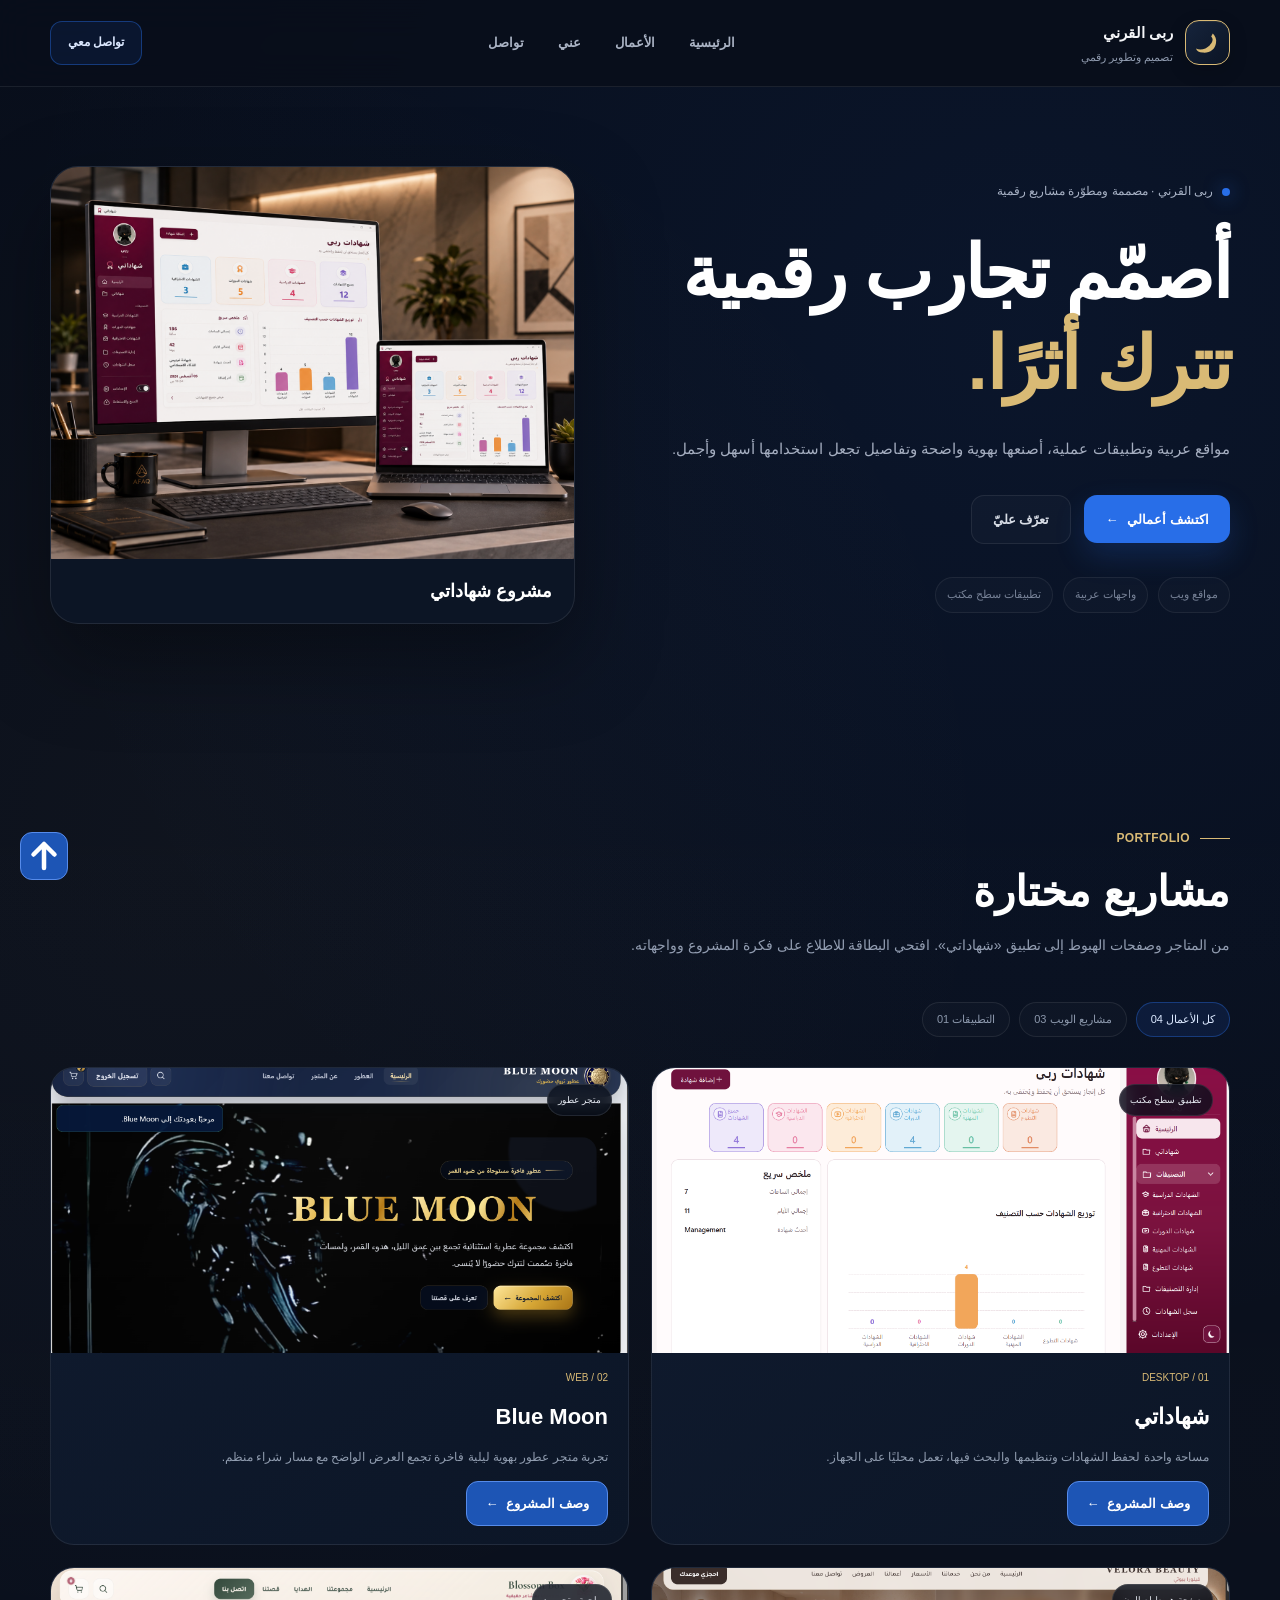
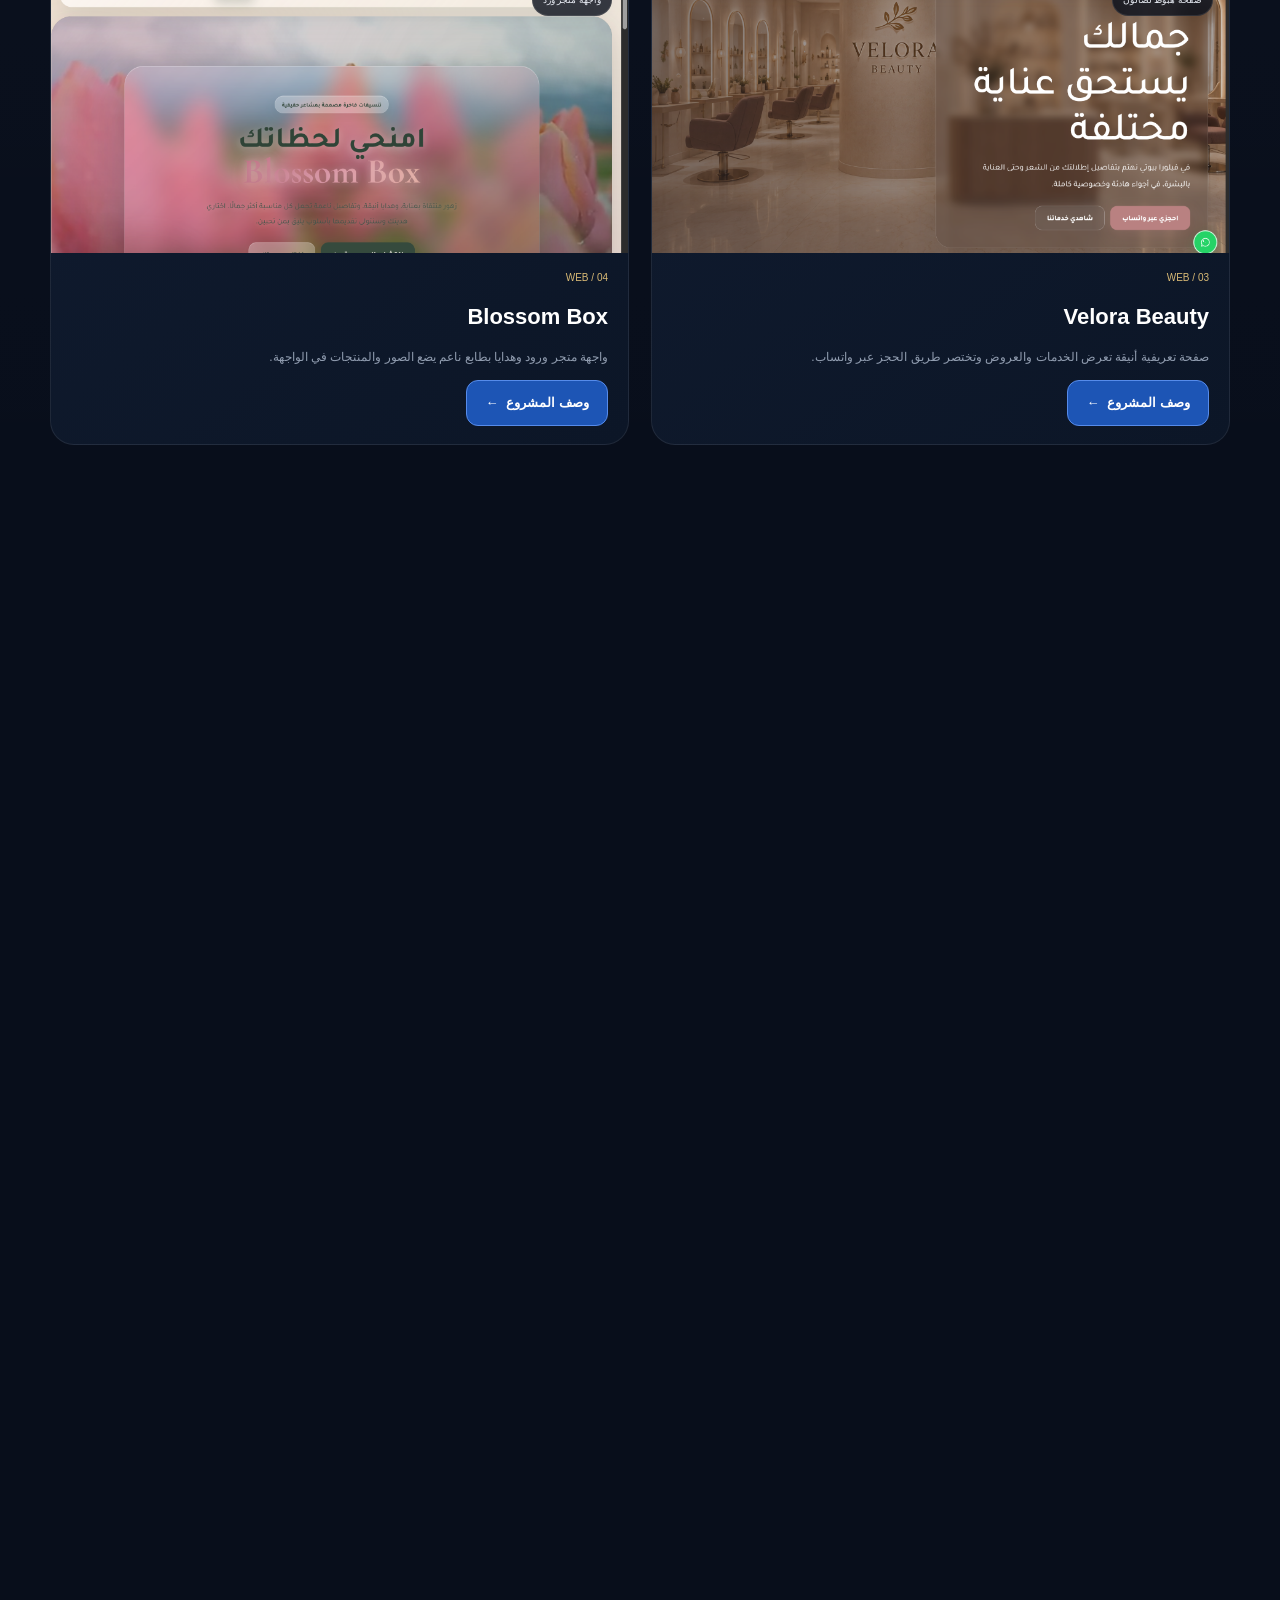
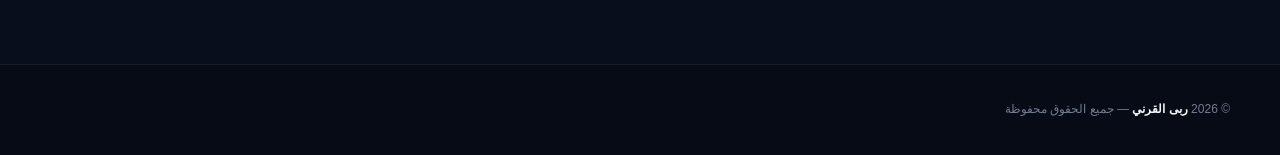
==== index.html @ 16507227 "first commit" ====
<!DOCTYPE html>

<html lang="ar" dir="rtl">

<head>

    <meta charset="UTF-8">

    <meta
        name="viewport"
        content="width=device-width, initial-scale=1.0"
    >

    <meta
        name="description"
        content="معرض أعمال ربى القرني - تصميم وتطوير مواقع عربية وتطبيقات رقمية."
    >

    <title>
        ربى القرني | Portfolio
    </title>


<style>

/* ==============================
   المتغيرات
================================ */

:root {

    --bg: #080e1b;
    --bg-deep: #050a13;

    --surface: #101b2f;
    --surface-light: #14233b;

    --blue: #286ee8;
    --blue-hover: #397cf0;

    --gold: #d9ba75;

    --white: #f4f5f8;

    --muted: #929db1;

    --border:
        rgba(255,255,255,0.08);

    --container: 1180px;

    --radius-lg: 28px;
    --radius-md: 20px;
    --radius-sm: 13px;
}


/* ==============================
   Reset
================================ */

* {
    box-sizing: border-box;
}

html {
    scroll-behavior: smooth;
}

body {

    margin: 0;

    font-family:
        Tahoma,
        Arial,
        sans-serif;

    background:
        radial-gradient(
            circle at 80% 10%,
            rgba(40,110,232,0.08),
            transparent 32%
        ),
        radial-gradient(
            circle at 15% 25%,
            rgba(217,186,117,0.035),
            transparent 30%
        ),
        var(--bg);

    color: var(--white);

    line-height: 1.8;

    overflow-x: hidden;
}

body,
button,
input,
textarea {
    font-family:
        Tahoma,
        Arial,
        sans-serif;
}

img {
    max-width: 100%;
}

button,
a {
    -webkit-tap-highlight-color: transparent;
}


/* ==============================
   عام
================================ */

.container {

    width:
        min(
            var(--container),
            calc(100% - 40px)
        );

    margin: auto;
}

section {
    scroll-margin-top: 100px;
}

.section {
    padding: 100px 0;
}

.section-small {
    padding: 75px 0;
}


/* ==============================
   Typography
================================ */

.eyebrow {

    display: inline-flex;
    align-items: center;
    gap: 10px;

    margin-bottom: 15px;

    color: var(--gold);

    font-size: 12px;
    font-weight: 700;

    letter-spacing: 0.4px;
}

.eyebrow::before {

    content: "";

    width: 30px;
    height: 1px;

    background: var(--gold);
}


.section-heading {

    max-width: 750px;

    margin-bottom: 44px;
}

.section-heading h2 {

    margin: 0 0 12px;

    color: white;

    font-size:
        clamp(
            27px,
            4vw,
            42px
        );

    line-height: 1.35;
}

.section-heading p {

    max-width: 670px;

    margin: 0;

    color: var(--muted);

    font-size: 14px;
}


/* ==============================
   Hero
================================ */

.hero {

    min-height: 720px;

    padding:
        160px 0 90px;

    display: flex;
    align-items: center;
}


.hero-grid {

    display: grid;

    grid-template-columns:
        1.05fr
        0.95fr;

    align-items: center;

    gap: 75px;
}


.hero-copy {
    max-width: 650px;
}


.hero-label {

    display: inline-flex;
    align-items: center;
    gap: 9px;

    margin-bottom: 24px;

    color: #a9b3c6;

    font-size: 12px;
}

.hero-label-dot {

    width: 8px;
    height: 8px;

    border-radius: 50%;

    background: var(--blue);

    box-shadow:
        0 0 18px rgba(40,110,232,0.7);
}


.hero h1 {

    margin: 0 0 24px;

    font-size:
        clamp(
            40px,
            6vw,
            73px
        );

    line-height: 1.25;

    letter-spacing: -2px;

    color: white;
}


.hero h1 span {
    color: var(--gold);
}


.hero-description {

    max-width: 590px;

    margin: 0 0 31px;

    color: #a5aec0;

    font-size: 15px;

    line-height: 2;
}


.hero-actions {

    display: flex;
    align-items: center;
    gap: 13px;

    flex-wrap: wrap;
}


.button {

    min-height: 48px;

    padding: 12px 21px;

    border-radius: 13px;

    display: inline-flex;
    align-items: center;
    justify-content: center;
    gap: 9px;

    text-decoration: none;

    font-size: 13px;
    font-weight: 700;

    transition:
        0.25s ease;
}


.button-primary {

    background: var(--blue);
    color: white;

    box-shadow:
        0 13px 30px
        rgba(40,110,232,0.20);
}


.button-primary:hover {

    background: var(--blue-hover);

    transform:
        translateY(-3px);

    box-shadow:
        0 18px 38px
        rgba(40,110,232,0.26);
}


.button-secondary {

    border:
        1px solid var(--border);

    background:
        rgba(255,255,255,0.025);

    color: #d7dce5;
}


.button-secondary:hover {

    border-color:
        rgba(217,186,117,0.35);

    color: white;

    transform:
        translateY(-3px);
}


.hero-specialties {

    margin-top: 33px;

    display: flex;
    flex-wrap: wrap;
    gap: 10px;

    color: #768196;

    font-size: 11px;
}


.hero-specialties span {

    padding: 7px 11px;

    border:
        1px solid rgba(255,255,255,0.065);

    border-radius: 50px;

    background:
        rgba(255,255,255,0.018);
}


/* ==============================
   Featured Project
================================ */

.featured-project {

    position: relative;

    min-height: 0;

    overflow: hidden;

    border:
        1px solid rgba(255,255,255,0.09);

    border-radius: var(--radius-lg);

    background: #0c1525;

    box-shadow:
        0 35px 85px
        rgba(0,0,0,0.36);

    cursor: pointer;

    transition:
        transform 0.35s ease,
        border-color 0.35s ease;
}


.featured-project:hover {

    transform:
        translateY(-8px);

    border-color:
        rgba(40,110,232,0.36);
}


.featured-project img {
    display: block;
    width: 100%;
    height: auto;
}


.featured-project::after { content: none; }


.featured-label {

    position: absolute;
    z-index: 2;

    top: 22px;
    right: 22px;

    padding: 8px 11px;

    border:
        1px solid rgba(255,255,255,0.12);

    border-radius: 50px;

    background:
        rgba(8,14,27,0.68);

    backdrop-filter:
        blur(12px);

    color: #dce4f3;

    font-size: 10px;
}


.featured-info {
    padding: 16px 22px;
}


.featured-info h3 {
    margin: 0;
    color: white;
    font-size: 18px;
}


.featured-info p {

    margin: 0;

    color: #acb5c7;

    font-size: 12px;
}


.featured-number {

    color: var(--gold);

    font-size: 10px;
}


/* ==============================
   Projects
================================ */

.projects-section {

    background:
        linear-gradient(
            180deg,
            transparent,
            rgba(255,255,255,0.012),
            transparent
        );
}


.project-filters {

    margin-bottom: 30px;

    display: flex;
    flex-wrap: wrap;
    gap: 9px;
}


.filter-button {

    padding: 10px 14px;

    border:
        1px solid var(--border);

    border-radius: 50px;

    background:
        rgba(255,255,255,0.02);

    color: #8c98ac;

    font-size: 11px;

    cursor: pointer;

    transition:
        0.25s ease;
}


.filter-button:hover,
.filter-button.active {

    border-color:
        rgba(40,110,232,0.38);

    background:
        rgba(40,110,232,0.12);

    color: #dce9ff;
}


.projects-grid {

    display: grid;

    grid-template-columns:
        repeat(2, 1fr);

    gap: 22px;
}


.project-card {

    overflow: hidden;

    border:
        1px solid var(--border);

    border-radius: 24px;

    background:
        linear-gradient(
            145deg,
            #101b2f,
            #0c1627
        );

    transition:
        transform 0.35s ease,
        border-color 0.35s ease,
        box-shadow 0.35s ease;
}


.project-card:hover {

    transform:
        translateY(-7px);

    border-color:
        rgba(40,110,232,0.30);

    box-shadow:
        0 25px 60px
        rgba(0,0,0,0.29);
}


.project-image {

    display: block;

    position: relative;

    height: 285px;

    overflow: hidden;

    background: #091221;
}


.project-image img {

    display: block;

    width: 100%;
    height: 100%;

    object-fit: cover;

    transition:
        transform 0.55s ease;
}


.project-card:hover
.project-image img {

    transform:
        scale(1.035);
}


.project-type {

    position: absolute;

    top: 16px;
    right: 16px;

    padding: 7px 10px;

    border:
        1px solid
        rgba(255,255,255,0.10);

    border-radius: 40px;

    background:
        rgba(8,14,27,0.80);

    backdrop-filter:
        blur(8px);

    color: #e9edf5;

    font-size: 9px;
}


.project-content {
    padding: 16px 20px 18px;
}


.project-meta {

    margin-bottom: 10px;

    color: var(--gold);

    font-size: 10px;
}


.project-title {

    display: inline-block;

    margin: 0 0 9px;

    color: white;

    font-size: 22px;
    font-weight: 700;

    text-decoration: none;
}


.project-description {

    min-height: 0;

    margin: 0 0 12px;

    color: #909caf;

    font-size: 12px;

    line-height: 1.9;
}


.project-link {

    display: inline-flex;
    align-items: center;
    gap: 8px;

    color: #ffffff;

    font-size: 13px;
    font-weight: 700;

    text-decoration: none;

    transition:
        color 0.25s ease,
        gap 0.25s ease;

    justify-content: center;
    min-height: 44px;
    padding: 10px 18px;
    border: 1px solid #568bea;
    border-radius: 12px;
    background: #1d55b5;
}

.project-link:focus-visible {
    outline: 3px solid #e0bd70;
    outline-offset: 4px;
}




.project-link:hover {

    color: white;
    gap: 13px;
}


/* ==============================
   About
================================ */

.about-grid {

    display: grid;

    grid-template-columns:
        1fr
        0.9fr;

    gap: 75px;

    align-items: start;
}


.about-content h2 {

    margin:
        0 0 22px;

    color: white;

    font-size:
        clamp(
            30px,
            5vw,
            49px
        );
}


.about-content p {

    max-width: 640px;

    margin:
        0 0 17px;

    color: #9aa5b8;

    font-size: 14px;
}


.skills-panel {

    padding: 28px;

    border:
        1px solid var(--border);

    border-radius: 24px;

    background:
        linear-gradient(
            145deg,
            #101b2f,
            #0c1627
        );
}


.skills-panel h3 {

    margin:
        0 0 23px;

    color: white;

    font-size: 17px;
}


.skill-group {

    padding: 18px 0;

    border-bottom:
        1px solid rgba(255,255,255,0.06);
}


.skill-group:last-child {
    border-bottom: 0;
}


.skill-group-title {

    margin-bottom: 11px;

    color: var(--gold);

    font-size: 10px;
}


.skill-tags {

    display: flex;
    flex-wrap: wrap;
    gap: 8px;
}


.skill-tags span {

    padding: 7px 9px;

    border:
        1px solid rgba(255,255,255,0.065);

    border-radius: 8px;

    background:
        rgba(255,255,255,0.025);

    color: #b4bdcc;

    font-size: 10px;
}


/* ==============================
   Services
================================ */

.services-grid {

    display: grid;

    grid-template-columns:
        repeat(3, 1fr);

    gap: 18px;
}


.service-card {

    min-height: 245px;

    padding: 27px;

    border:
        1px solid var(--border);

    border-radius: 22px;

    background:
        #0d1829;

    transition:
        0.3s ease;
}


.service-card:hover {

    transform:
        translateY(-6px);

    border-color:
        rgba(217,186,117,0.26);

    background:
        #101d31;
}


.service-number {

    margin-bottom: 32px;

    color: var(--gold);

    font-size: 11px;
}


.service-card h3 {

    margin:
        0 0 13px;

    color: white;

    font-size: 18px;
}


.service-card p {

    margin: 0;

    color: #8f9caf;

    font-size: 12px;
}


/* ==============================
   Contact
================================ */

.contact-box {

    position: relative;

    overflow: hidden;

    padding:
        58px
        clamp(25px,5vw,60px);

    border:
        1px solid
        rgba(40,110,232,0.28);

    border-radius: 28px;

    background:
        linear-gradient(
            135deg,
            #10264b,
            #0d1b33
        );
}


.contact-box::after {

    content: "";

    position: absolute;

    width: 300px;
    height: 300px;

    left: -100px;
    top: -130px;

    border-radius: 50%;

    background:
        rgba(40,110,232,0.12);

    filter: blur(20px);
}


.contact-content {

    position: relative;
    z-index: 2;
}


.contact-box h2 {

    margin:
        0 0 12px;

    color: white;

    font-size:
        clamp(
            30px,
            5vw,
            48px
        );
}


.contact-box p {

    max-width: 580px;

    margin:
        0 0 27px;

    color: #aab8ce;

    font-size: 13px;
}


.contact-actions {

    display: flex;
    flex-wrap: wrap;
    align-items: center;
    gap: 13px;
}


.email-link {

    padding: 10px;

    color: #d6deec;

    font-size: 12px;

    text-decoration: none;
}


.email-link:hover {
    color: var(--gold);
}


/* ==============================
   Animation
================================ */

.reveal {

    opacity: 0;

    transform:
        translateY(25px);

    transition:
        opacity 0.7s ease,
        transform 0.7s ease;
}

.reveal.visible {

    opacity: 1;

    transform:
        translateY(0);
}


/* ==============================
   Responsive
================================ */

@media (max-width: 930px) {

    .hero-grid,
    .about-grid {

        grid-template-columns:
            1fr;

        gap: 45px;
    }

    .hero {
        padding-top: 135px;
    }

    .featured-project {
        min-height: 0;
    }

    .services-grid {
        grid-template-columns:
            1fr;
    }

}


@media (max-width: 720px) {

    .container {
        width:
            min(
                100% - 28px,
                var(--container)
            );
    }

    .section {
        padding:
            75px 0;
    }

    .hero {
        min-height: auto;

        padding:
            135px 0 65px;
    }

    .hero h1 {

        font-size:
            clamp(
                38px,
                12vw,
                55px
            );

        letter-spacing:
            -1px;
    }

    .projects-grid {
        grid-template-columns:
            1fr;
    }

    .project-image {
        height: 235px;
    }

    .section-heading {
        margin-bottom:
            32px;
    }

    .project-filters {
        gap: 7px;
    }

    .filter-button {
        font-size: 10px;
    }

}


@media (max-width: 470px) {

    .hero-actions {
        align-items: stretch;
    }

    .button {
        width: 100%;
    }

    .featured-project {
        min-height: 0;
    }

    .contact-actions {
        align-items: stretch;
    }

    .email-link {
        text-align: center;
    }
}

</style>

</head>


<body id="home">


<!-- =============================
     Header
============================== -->

<div id="siteHeader"></div>


<main>


<!-- =============================
     Hero
============================== -->

<section class="hero">

    <div class="container">

        <div class="hero-grid">

            <div class="hero-copy reveal">

                <div class="hero-label">

                    <span class="hero-label-dot"></span>

                    ربى القرني ·
                    مصممة ومطوّرة مشاريع رقمية

                </div>


                <h1>

                    أصمّم تجارب رقمية
                    <span>تترك أثرًا.</span>

                </h1>


                <p class="hero-description">

                    مواقع عربية وتطبيقات عملية،
                    أصنعها بهوية واضحة وتفاصيل
                    تجعل استخدامها أسهل وأجمل.

                </p>


                <div class="hero-actions">

                    <a
                        href="#projects"
                        class="button button-primary"
                    >
                        اكتشف أعمالي
                        <span>←</span>
                    </a>

                    <a
                        href="#about"
                        class="button button-secondary"
                    >
                        تعرّف عليّ
                    </a>

                </div>


                <div class="hero-specialties">

                    <span>
                        مواقع ويب
                    </span>

                    <span>
                        واجهات عربية
                    </span>

                    <span>
                        تطبيقات سطح مكتب
                    </span>

                </div>

            </div>


            <article
                class="featured-project reveal"
                data-url="shahadati.html"
                tabindex="0"
                aria-label="فتح مشروع شهاداتي"
            >
                <img
                    src="media/img13.png"
                    alt="عرض تطبيق شهاداتي على شاشة مكتبية ولابتوب"
                    loading="eager"
                >
                <div class="featured-info">
                    <h3>مشروع شهاداتي</h3>
                </div>
            </article>

        </div>

    </div>

</section>


<!-- =============================
     Projects
============================== -->

<section
    class="section projects-section"
    id="projects"
>

    <div class="container">


        <div class="section-heading reveal">

            <div class="eyebrow">
                PORTFOLIO
            </div>

            <h2>
                مشاريع مختارة
            </h2>

            <p>

                من المتاجر وصفحات الهبوط إلى
                تطبيق «شهاداتي». افتحي البطاقة
                للاطلاع على فكرة المشروع
                وواجهاته.

            </p>

        </div>


        <div
            class="project-filters reveal"
            role="group"
            aria-label="تصفية المشاريع"
        >

            <button
                class="filter-button active"
                data-filter="all"
                type="button"
            >
                كل الأعمال 04
            </button>

            <button
                class="filter-button"
                data-filter="web"
                type="button"
            >
                مشاريع الويب 03
            </button>

            <button
                class="filter-button"
                data-filter="desktop"
                type="button"
            >
                التطبيقات 01
            </button>

        </div>


        <div class="projects-grid">


            <!-- شهاداتي -->

            <article
                class="project-card reveal"
                data-category="desktop"
            >

                <a
                    href="shahadati.html"
                    class="project-image"
                >

                    <img
                        src="media/img7.png"
                        alt="واجهة تطبيق شهاداتي"
                        loading="lazy"
                    >

                    <span class="project-type">
                        تطبيق سطح مكتب
                    </span>

                </a>


                <div class="project-content">

                    <div class="project-meta">
                        01 / DESKTOP
                    </div>

                    <a
                        href="shahadati.html"
                        class="project-title"
                    >
                        شهاداتي
                    </a>

                    <p class="project-description">

                        مساحة واحدة لحفظ الشهادات
                        وتنظيمها والبحث فيها،
                        تعمل محليًا على الجهاز.

                    </p>

                    <a
                        href="shahadati.html"
                        class="project-link"
                    >
                        وصف المشروع
                        <span>←</span>
                    </a>

                </div>

            </article>


            <!-- Blue Moon -->

            <article
                class="project-card reveal"
                data-category="web"
            >

                <a
                    href="blue-moon.html"
                    class="project-image"
                >

                    <img
                        src="media/img3.png"
                        alt="واجهة متجر Blue Moon"
                        loading="lazy"
                    >

                    <span class="project-type">
                        متجر عطور
                    </span>

                </a>


                <div class="project-content">

                    <div class="project-meta">
                        02 / WEB
                    </div>

                    <a
                        href="blue-moon.html"
                        class="project-title"
                    >
                        Blue Moon
                    </a>

                    <p class="project-description">

                        تجربة متجر عطور بهوية
                        ليلية فاخرة تجمع العرض
                        الواضح مع مسار شراء منظم.

                    </p>

                    <a
                        href="blue-moon.html"
                        class="project-link"
                    >
                        وصف المشروع
                        <span>←</span>
                    </a>

                </div>

            </article>


            <!-- Velora -->

            <article
                class="project-card reveal"
                data-category="web"
            >

                <a
                    href="velora-beauty.html"
                    class="project-image"
                >

                    <img
                        src="media/img12.png"
                        alt="واجهة مشروع Velora Beauty"
                        loading="lazy"
                    >

                    <span class="project-type">
                        صفحة هبوط لصالون
                    </span>

                </a>


                <div class="project-content">

                    <div class="project-meta">
                        03 / WEB
                    </div>

                    <a
                        href="velora-beauty.html"
                        class="project-title"
                    >
                        Velora Beauty
                    </a>

                    <p class="project-description">

                        صفحة تعريفية أنيقة تعرض
                        الخدمات والعروض وتختصر
                        طريق الحجز عبر واتساب.

                    </p>

                    <a
                        href="velora-beauty.html"
                        class="project-link"
                    >
                        وصف المشروع
                        <span>←</span>
                    </a>

                </div>

            </article>


            <!-- Blossom -->

            <article
                class="project-card reveal"
                data-category="web"
            >

                <a
                    href="blossom-box.html"
                    class="project-image"
                >

                    <img
                        src="media/img.png"
                        alt="واجهة مشروع Blossom Box"
                        loading="lazy"
                    >

                    <span class="project-type">
                        واجهة متجر ورد
                    </span>

                </a>


                <div class="project-content">

                    <div class="project-meta">
                        04 / WEB
                    </div>

                    <a
                        href="blossom-box.html"
                        class="project-title"
                    >
                        Blossom Box
                    </a>

                    <p class="project-description">

                        واجهة متجر ورود وهدايا
                        بطابع ناعم يضع الصور
                        والمنتجات في الواجهة.

                    </p>

                    <a
                        href="blossom-box.html"
                        class="project-link"
                    >
                        وصف المشروع
                        <span>←</span>
                    </a>

                </div>

            </article>

        </div>

    </div>

</section>


<!-- =============================
     About
============================== -->

<section
    class="section"
    id="about"
>

    <div class="container">

        <div class="about-grid">


            <div class="about-content reveal">

                <div class="eyebrow">
                    ABOUT ME
                </div>

                <h2>
                    مرحبًا، أنا ربى.
                </h2>

                <p>

                    أصمّم وأطوّر واجهات ويب عربية
                    ومشاريع رقمية تهتم بالتفاصيل
                    وبسهولة الاستخدام على الجوال
                    وسطح المكتب.

                </p>

                <p>

                    أبدأ بفهم الفكرة، ثم أحوّلها
                    إلى تصميم واضح وتجربة يمكن
                    للعميل استخدامها بثقة.

                </p>

            </div>


            <div class="skills-panel reveal">

                <h3>
                    أدواتي ومهاراتي
                </h3>


                <div class="skill-group">

                    <div class="skill-group-title">
                        التصميم
                    </div>

                    <div class="skill-tags">

                        <span>
                            واجهات عربية
                        </span>

                        <span>
                            تصميم متجاوب
                        </span>

                        <span>
                            تجربة مستخدم
                        </span>

                    </div>

                </div>


                <div class="skill-group">

                    <div class="skill-group-title">
                        تطوير الويب
                    </div>

                    <div class="skill-tags">

                        <span>HTML</span>
                        <span>CSS</span>
                        <span>JavaScript</span>
                        <span>Python</span>
                        <span>Django</span>

                    </div>

                </div>


                <div class="skill-group">

                    <div class="skill-group-title">
                        تطبيقات وبيانات
                    </div>

                    <div class="skill-tags">

                        <span>PySide6</span>
                        <span>SQLite</span>

                    </div>

                </div>

            </div>

        </div>

    </div>

</section>


<!-- =============================
     Services
============================== -->




<!-- =============================
     Contact
============================== -->

<section
    class="section-small"
    id="contact"
>

    <div class="container">

        <div class="contact-box reveal">

            <div class="contact-content">

                <div class="eyebrow">
                    CONTACT
                </div>

                <h2>
                    تواصل معي
                </h2>

                <p>

                    يسعدني تواصلك عبر واتساب أو البريد الإلكتروني.

                </p>


                <div class="contact-actions">

                    <a
                        href="#"
                        class="button button-primary"
                        id="whatsappButton"
                    >
                        راسليني عبر واتساب
                        <span>↗</span>
                    </a>


                    <a
                        href="mailto:Rmochi248@gmail.com"
                        class="email-link"
                    >
                        Rmochi248@gmail.com
                    </a>

                </div>

            </div>

        </div>

    </div>

</section>


</main>


<!-- =============================
     Footer
============================== -->

<div id="siteFooter"></div>


<script>

/* ===================================
   تحميل Header / Footer
=================================== */

async function loadTemplate(
    elementId,
    fileName
) {

    const target =
        document.getElementById(elementId);

    if (!target) {
        return;
    }

    try {

        const response =
            await fetch(fileName);

        if (!response.ok) {
            throw new Error(
                "تعذر تحميل " + fileName
            );
        }

        const html =
            await response.text();

        target.innerHTML = html;


        /*
        تشغيل JavaScript الموجود
        داخل القالب المحمل.
        */

        const scripts =
            target.querySelectorAll("script");

        scripts.forEach(
            function (oldScript) {

                const newScript =
                    document.createElement("script");

                Array.from(
                    oldScript.attributes
                ).forEach(
                    function (attribute) {

                        newScript.setAttribute(
                            attribute.name,
                            attribute.value
                        );

                    }
                );

                newScript.textContent =
                    oldScript.textContent;

                oldScript.replaceWith(
                    newScript
                );
            }
        );

    }

    catch (error) {

        console.error(
            "Template loading error:",
            error
        );

    }
}


loadTemplate(
    "siteHeader",
    "header.html"
);

loadTemplate(
    "siteFooter",
    "footer.html"
);


/* ===================================
   المشروع المختار
=================================== */

const featuredProject =
    document.querySelector(
        ".featured-project"
    );

if (featuredProject) {

    const openFeaturedProject =
        function () {

            const url =
                featuredProject.dataset.url;

            if (url) {
                window.location.href = url;
            }
        };


    featuredProject.addEventListener(
        "click",
        openFeaturedProject
    );


    featuredProject.addEventListener(
        "keydown",
        function (event) {

            if (
                event.key === "Enter" ||
                event.key === " "
            ) {

                event.preventDefault();

                openFeaturedProject();

            }
        }
    );
}


/* ===================================
   Project Filters
=================================== */

const filterButtons =
    document.querySelectorAll(
        ".filter-button"
    );

const projectCards =
    document.querySelectorAll(
        ".project-card"
    );


filterButtons.forEach(
    function (button) {

        button.addEventListener(
            "click",
            function () {

                const filter =
                    button.dataset.filter;


                filterButtons.forEach(
                    function (item) {

                        item.classList.remove(
                            "active"
                        );

                    }
                );


                button.classList.add(
                    "active"
                );


                projectCards.forEach(
                    function (card) {

                        const category =
                            card.dataset.category;

                        const shouldShow =
                            filter === "all" ||
                            category === filter;


                        if (shouldShow) {

                            card.style.display =
                                "";

                        }

                        else {

                            card.style.display =
                                "none";

                        }

                    }
                );

            }
        );

    }
);


/* ===================================
   Scroll Reveal
=================================== */

const revealElements =
    document.querySelectorAll(
        ".reveal"
    );


const observer =
    new IntersectionObserver(

        function (entries) {

            entries.forEach(
                function (entry) {

                    if (
                        entry.isIntersecting
                    ) {

                        entry.target
                            .classList
                            .add("visible");

                        observer.unobserve(
                            entry.target
                        );

                    }

                }
            );

        },

        {
            threshold: 0.12
        }

    );


revealElements.forEach(
    function (element) {

        observer.observe(
            element
        );

    }
);


/* ===================================
   WhatsApp
=================================== */

/*
ضعي الرقم بصيغة دولية بدون +
مثال سعودي:
9665XXXXXXXX

تركته فارغًا لأنك لم تزوديني
برقم الواتساب.
*/

const WHATSAPP_NUMBER = "0558325505";


const whatsappMessage =
    "مرحبًا ربى، أرغب في التواصل معك.";


const whatsappButton =
    document.getElementById(
        "whatsappButton"
    );


if (whatsappButton) {

    whatsappButton.addEventListener(
        "click",
        function (event) {

            event.preventDefault();

            const encodedMessage =
                encodeURIComponent(
                    whatsappMessage
                );


            let url;


            if (
                WHATSAPP_NUMBER.trim()
            ) {

                url =
                    "https://wa.me/" +
                    WHATSAPP_NUMBER +
                    "?text=" +
                    encodedMessage;

            }

            else {

                /*
                إذا لم يوضع رقم:
                يفتح واتساب مع الرسالة
                ويتيح اختيار المحادثة.
                */

                url =
                    "https://wa.me/?text=" +
                    encodedMessage;

            }


            window.open(
                url,
                "_blank",
                "noopener,noreferrer"
            );

        }
    );

}

</script>

</body>
</html>
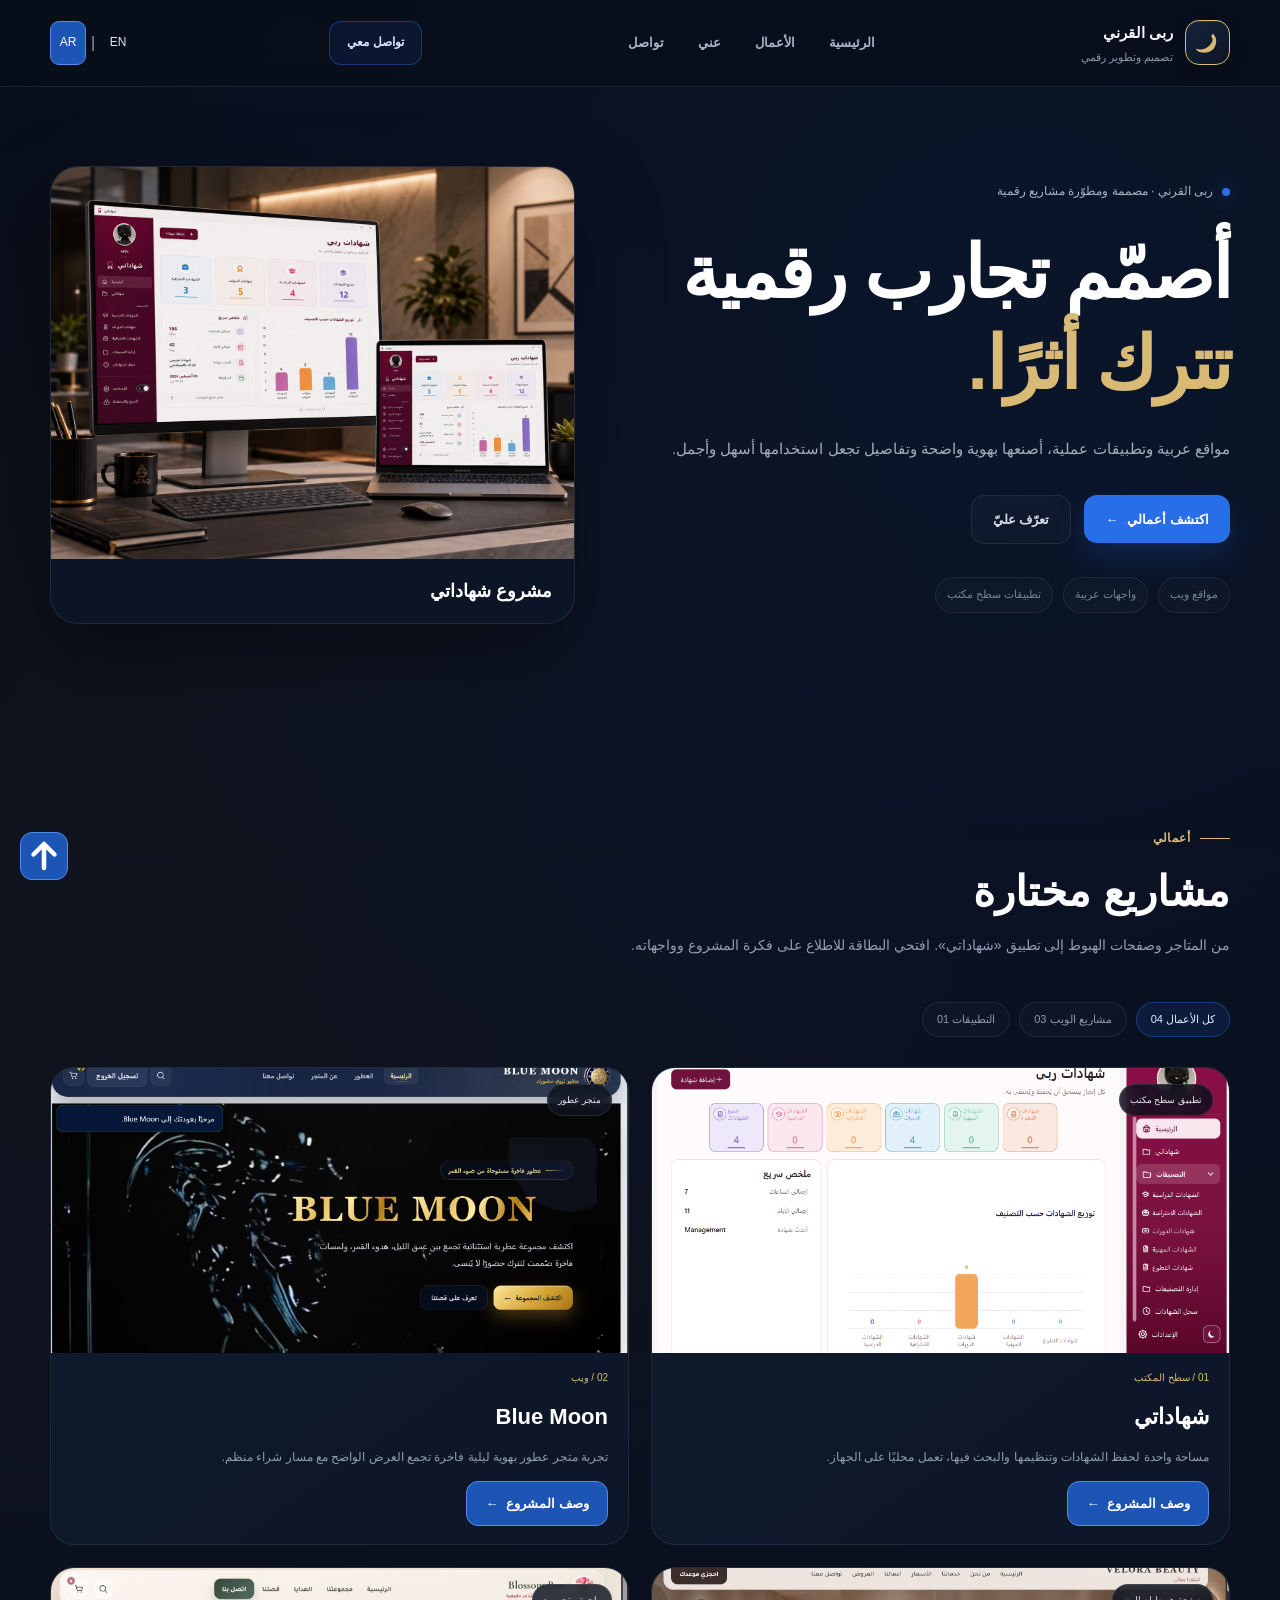
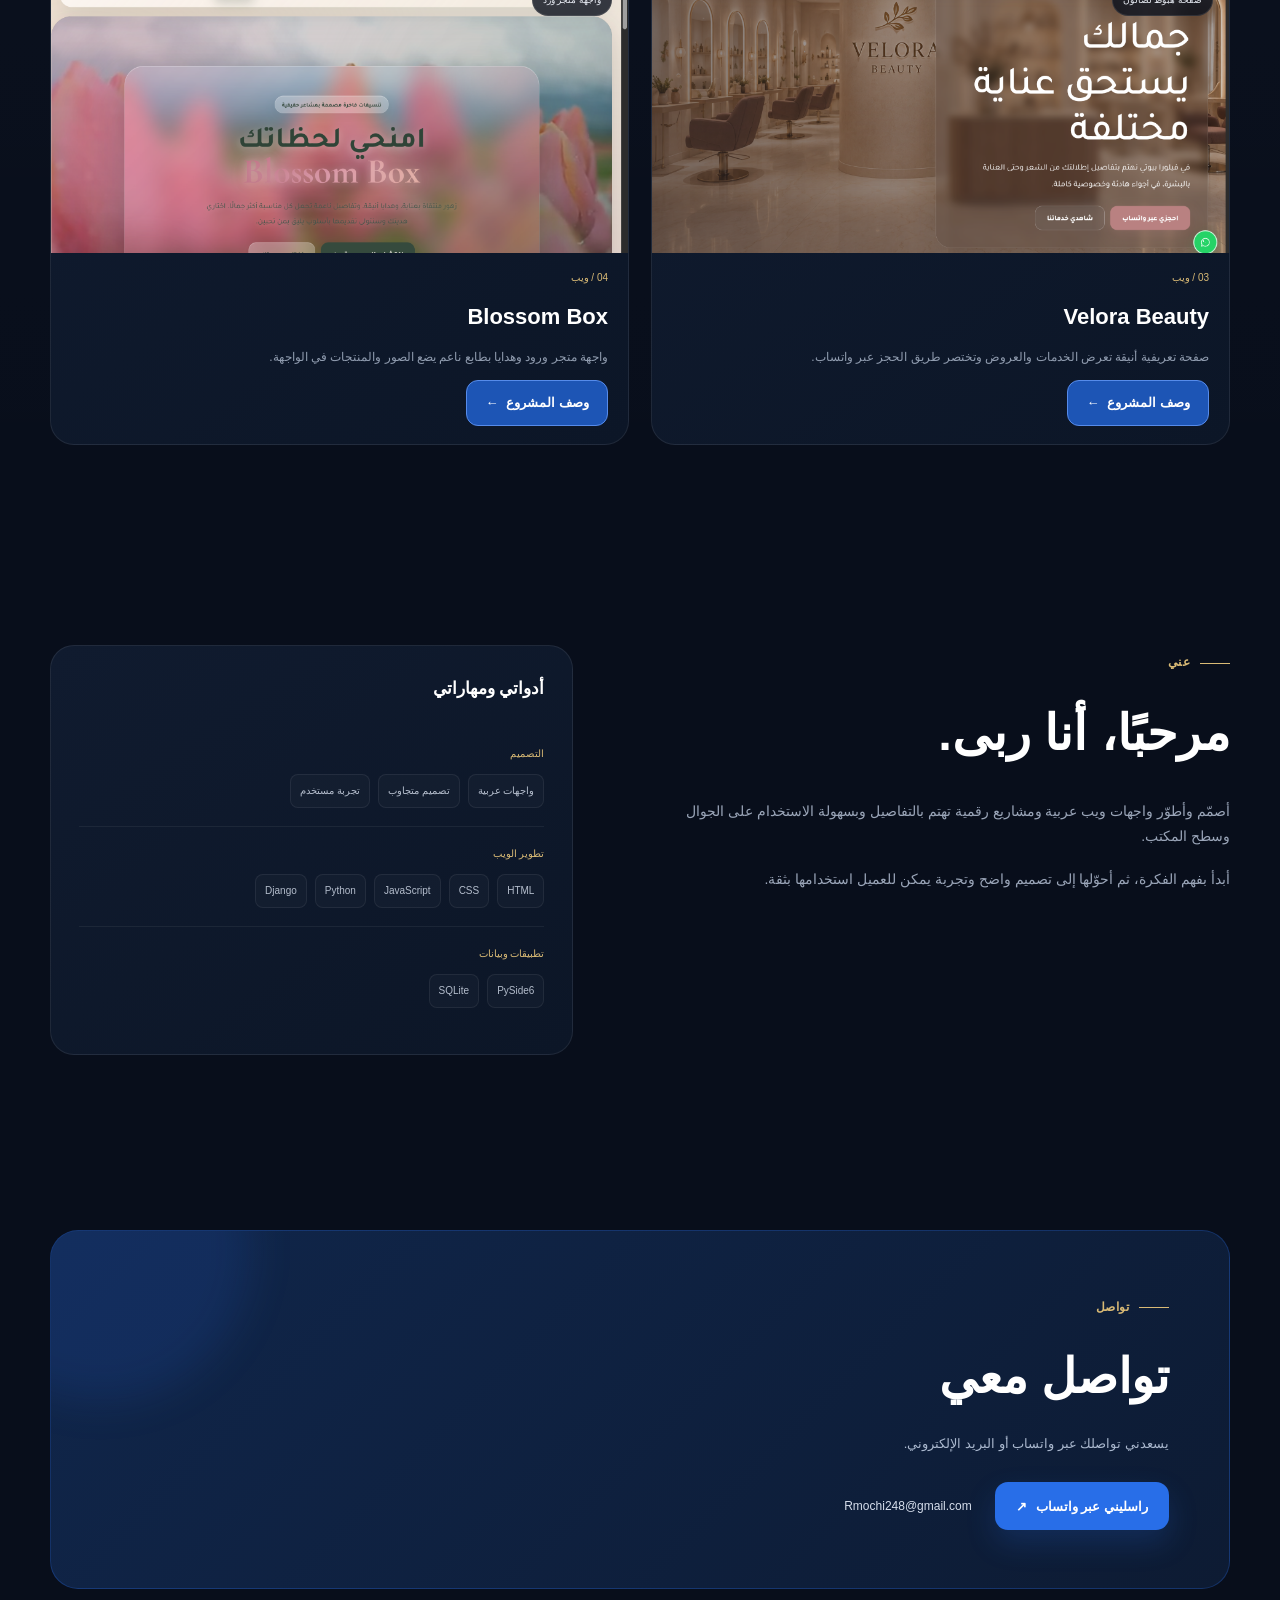
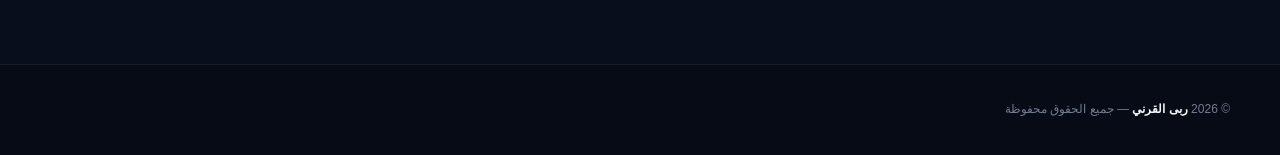
==== commit 0bc9e381: "one" ====
--- a/index.html
+++ b/index.html
@@ -3,6 +3,8 @@
 <html lang="ar" dir="rtl">
 
 <head>
+    <script src="i18n.js"></script>
+    <link rel="stylesheet" href="i18n.css">
 
     <meta charset="UTF-8">
 
@@ -13,12 +15,10 @@
 
     <meta
         name="description"
-        content="معرض أعمال ربى القرني - تصميم وتطوير مواقع عربية وتطبيقات رقمية."
+        content="معرض أعمال ربى القرني - تصميم وتطوير مواقع عربية وتطبيقات رقمية." data-i18n-content="text56"
     >
 
-    <title>
-        ربى القرني | Portfolio
-    </title>
+    <title data-i18n="text0">ربى القرني | معرض الأعمال</title>
 
 
 <style>
@@ -1273,25 +1273,22 @@
 
                     <span class="hero-label-dot"></span>
 
-                    ربى القرني ·
-                    مصممة ومطوّرة مشاريع رقمية
+                    <i18n-text data-i18n="text1">ربى القرني · مصممة ومطوّرة مشاريع رقمية</i18n-text>
 
                 </div>
 
 
                 <h1>
 
-                    أصمّم تجارب رقمية
-                    <span>تترك أثرًا.</span>
+                    <i18n-text data-i18n="text2">أصمّم تجارب رقمية</i18n-text>
+                    <span data-i18n="text3">تترك أثرًا.</span>
 
                 </h1>
 
 
-                <p class="hero-description">
-
-                    مواقع عربية وتطبيقات عملية،
-                    أصنعها بهوية واضحة وتفاصيل
-                    تجعل استخدامها أسهل وأجمل.
+                <p class="hero-description" data-i18n="text4">
+
+                    مواقع عربية وتطبيقات عملية، أصنعها بهوية واضحة وتفاصيل تجعل استخدامها أسهل وأجمل.
 
                 </p>
 
@@ -1302,14 +1299,14 @@
                         href="#projects"
                         class="button button-primary"
                     >
-                        اكتشف أعمالي
+                        <i18n-text data-i18n="text5">اكتشف أعمالي</i18n-text>
                         <span>←</span>
                     </a>
 
                     <a
                         href="#about"
                         class="button button-secondary"
-                    >
+                     data-i18n="text6">
                         تعرّف عليّ
                     </a>
 
@@ -1318,15 +1315,15 @@
 
                 <div class="hero-specialties">
 
-                    <span>
+                    <span data-i18n="text7">
                         مواقع ويب
                     </span>
 
-                    <span>
+                    <span data-i18n="text8">
                         واجهات عربية
                     </span>
 
-                    <span>
+                    <span data-i18n="text9">
                         تطبيقات سطح مكتب
                     </span>
 
@@ -1339,15 +1336,15 @@
                 class="featured-project reveal"
                 data-url="shahadati.html"
                 tabindex="0"
-                aria-label="فتح مشروع شهاداتي"
+                aria-label="فتح مشروع شهاداتي" data-i18n-aria-label="text57"
             >
                 <img
                     src="media/img13.png"
-                    alt="عرض تطبيق شهاداتي على شاشة مكتبية ولابتوب"
+                    alt="عرض تطبيق شهاداتي على شاشة مكتبية ولابتوب" data-i18n-alt="text58"
                     loading="eager"
                 >
                 <div class="featured-info">
-                    <h3>مشروع شهاداتي</h3>
+                    <h3 data-i18n="text10">مشروع شهاداتي</h3>
                 </div>
             </article>
 
@@ -1372,20 +1369,17 @@
 
         <div class="section-heading reveal">
 
-            <div class="eyebrow">
-                PORTFOLIO
+            <div class="eyebrow" data-i18n="text11">
+                أعمالي
             </div>
 
-            <h2>
+            <h2 data-i18n="text12">
                 مشاريع مختارة
             </h2>
 
-            <p>
-
-                من المتاجر وصفحات الهبوط إلى
-                تطبيق «شهاداتي». افتحي البطاقة
-                للاطلاع على فكرة المشروع
-                وواجهاته.
+            <p data-i18n="text13">
+
+                من المتاجر وصفحات الهبوط إلى تطبيق «شهاداتي». افتحي البطاقة للاطلاع على فكرة المشروع وواجهاته.
 
             </p>
 
@@ -1395,14 +1389,14 @@
         <div
             class="project-filters reveal"
             role="group"
-            aria-label="تصفية المشاريع"
+            aria-label="تصفية المشاريع" data-i18n-aria-label="text59"
         >
 
             <button
                 class="filter-button active"
                 data-filter="all"
                 type="button"
-            >
+             data-i18n="text14">
                 كل الأعمال 04
             </button>
 
@@ -1410,7 +1404,7 @@
                 class="filter-button"
                 data-filter="web"
                 type="button"
-            >
+             data-i18n="text15">
                 مشاريع الويب 03
             </button>
 
@@ -1418,7 +1412,7 @@
                 class="filter-button"
                 data-filter="desktop"
                 type="button"
-            >
+             data-i18n="text16">
                 التطبيقات 01
             </button>
 
@@ -1442,11 +1436,11 @@
 
                     <img
                         src="media/img7.png"
-                        alt="واجهة تطبيق شهاداتي"
+                        alt="واجهة تطبيق شهاداتي" data-i18n-alt="text60"
                         loading="lazy"
                     >
 
-                    <span class="project-type">
+                    <span class="project-type" data-i18n="text17">
                         تطبيق سطح مكتب
                     </span>
 
@@ -1455,22 +1449,20 @@
 
                 <div class="project-content">
 
-                    <div class="project-meta">
-                        01 / DESKTOP
+                    <div class="project-meta" data-i18n="text18">
+                        01 / سطح المكتب
                     </div>
 
                     <a
                         href="shahadati.html"
                         class="project-title"
-                    >
+                     data-i18n="text19">
                         شهاداتي
                     </a>
 
-                    <p class="project-description">
-
-                        مساحة واحدة لحفظ الشهادات
-                        وتنظيمها والبحث فيها،
-                        تعمل محليًا على الجهاز.
+                    <p class="project-description" data-i18n="text20">
+
+                        مساحة واحدة لحفظ الشهادات وتنظيمها والبحث فيها، تعمل محليًا على الجهاز.
 
                     </p>
 
@@ -1478,7 +1470,7 @@
                         href="shahadati.html"
                         class="project-link"
                     >
-                        وصف المشروع
+                        <i18n-text data-i18n="text21">وصف المشروع</i18n-text>
                         <span>←</span>
                     </a>
 
@@ -1501,11 +1493,11 @@
 
                     <img
                         src="media/img3.png"
-                        alt="واجهة متجر Blue Moon"
+                        alt="واجهة متجر Blue Moon" data-i18n-alt="text61"
                         loading="lazy"
                     >
 
-                    <span class="project-type">
+                    <span class="project-type" data-i18n="text22">
                         متجر عطور
                     </span>
 
@@ -1514,22 +1506,20 @@
 
                 <div class="project-content">
 
-                    <div class="project-meta">
-                        02 / WEB
+                    <div class="project-meta" data-i18n="text23">
+                        02 / ويب
                     </div>
 
                     <a
                         href="blue-moon.html"
                         class="project-title"
-                    >
+                     data-i18n="text24">
                         Blue Moon
                     </a>
 
-                    <p class="project-description">
-
-                        تجربة متجر عطور بهوية
-                        ليلية فاخرة تجمع العرض
-                        الواضح مع مسار شراء منظم.
+                    <p class="project-description" data-i18n="text25">
+
+                        تجربة متجر عطور بهوية ليلية فاخرة تجمع العرض الواضح مع مسار شراء منظم.
 
                     </p>
 
@@ -1537,7 +1527,7 @@
                         href="blue-moon.html"
                         class="project-link"
                     >
-                        وصف المشروع
+                        <i18n-text data-i18n="text21">وصف المشروع</i18n-text>
                         <span>←</span>
                     </a>
 
@@ -1560,11 +1550,11 @@
 
                     <img
                         src="media/img12.png"
-                        alt="واجهة مشروع Velora Beauty"
+                        alt="واجهة مشروع Velora Beauty" data-i18n-alt="text62"
                         loading="lazy"
                     >
 
-                    <span class="project-type">
+                    <span class="project-type" data-i18n="text26">
                         صفحة هبوط لصالون
                     </span>
 
@@ -1573,22 +1563,20 @@
 
                 <div class="project-content">
 
-                    <div class="project-meta">
-                        03 / WEB
+                    <div class="project-meta" data-i18n="text27">
+                        03 / ويب
                     </div>
 
                     <a
                         href="velora-beauty.html"
                         class="project-title"
-                    >
+                     data-i18n="text28">
                         Velora Beauty
                     </a>
 
-                    <p class="project-description">
-
-                        صفحة تعريفية أنيقة تعرض
-                        الخدمات والعروض وتختصر
-                        طريق الحجز عبر واتساب.
+                    <p class="project-description" data-i18n="text29">
+
+                        صفحة تعريفية أنيقة تعرض الخدمات والعروض وتختصر طريق الحجز عبر واتساب.
 
                     </p>
 
@@ -1596,7 +1584,7 @@
                         href="velora-beauty.html"
                         class="project-link"
                     >
-                        وصف المشروع
+                        <i18n-text data-i18n="text21">وصف المشروع</i18n-text>
                         <span>←</span>
                     </a>
 
@@ -1619,11 +1607,11 @@
 
                     <img
                         src="media/img.png"
-                        alt="واجهة مشروع Blossom Box"
+                        alt="واجهة مشروع Blossom Box" data-i18n-alt="text63"
                         loading="lazy"
                     >
 
-                    <span class="project-type">
+                    <span class="project-type" data-i18n="text30">
                         واجهة متجر ورد
                     </span>
 
@@ -1632,22 +1620,20 @@
 
                 <div class="project-content">
 
-                    <div class="project-meta">
-                        04 / WEB
+                    <div class="project-meta" data-i18n="text31">
+                        04 / ويب
                     </div>
 
                     <a
                         href="blossom-box.html"
                         class="project-title"
-                    >
+                     data-i18n="text32">
                         Blossom Box
                     </a>
 
-                    <p class="project-description">
-
-                        واجهة متجر ورود وهدايا
-                        بطابع ناعم يضع الصور
-                        والمنتجات في الواجهة.
+                    <p class="project-description" data-i18n="text33">
+
+                        واجهة متجر ورود وهدايا بطابع ناعم يضع الصور والمنتجات في الواجهة.
 
                     </p>
 
@@ -1655,7 +1641,7 @@
                         href="blossom-box.html"
                         class="project-link"
                     >
-                        وصف المشروع
+                        <i18n-text data-i18n="text21">وصف المشروع</i18n-text>
                         <span>←</span>
                     </a>
 
@@ -1686,28 +1672,23 @@
 
             <div class="about-content reveal">
 
-                <div class="eyebrow">
-                    ABOUT ME
+                <div class="eyebrow" data-i18n="text34">
+                    عني
                 </div>
 
-                <h2>
+                <h2 data-i18n="text35">
                     مرحبًا، أنا ربى.
                 </h2>
 
-                <p>
-
-                    أصمّم وأطوّر واجهات ويب عربية
-                    ومشاريع رقمية تهتم بالتفاصيل
-                    وبسهولة الاستخدام على الجوال
-                    وسطح المكتب.
+                <p data-i18n="text36">
+
+                    أصمّم وأطوّر واجهات ويب عربية ومشاريع رقمية تهتم بالتفاصيل وبسهولة الاستخدام على الجوال وسطح المكتب.
 
                 </p>
 
-                <p>
-
-                    أبدأ بفهم الفكرة، ثم أحوّلها
-                    إلى تصميم واضح وتجربة يمكن
-                    للعميل استخدامها بثقة.
+                <p data-i18n="text37">
+
+                    أبدأ بفهم الفكرة، ثم أحوّلها إلى تصميم واضح وتجربة يمكن للعميل استخدامها بثقة.
 
                 </p>
 
@@ -1716,28 +1697,28 @@
 
             <div class="skills-panel reveal">
 
-                <h3>
+                <h3 data-i18n="text38">
                     أدواتي ومهاراتي
                 </h3>
 
 
                 <div class="skill-group">
 
-                    <div class="skill-group-title">
+                    <div class="skill-group-title" data-i18n="text39">
                         التصميم
                     </div>
 
                     <div class="skill-tags">
 
-                        <span>
+                        <span data-i18n="text8">
                             واجهات عربية
                         </span>
 
-                        <span>
+                        <span data-i18n="text40">
                             تصميم متجاوب
                         </span>
 
-                        <span>
+                        <span data-i18n="text41">
                             تجربة مستخدم
                         </span>
 
@@ -1748,17 +1729,17 @@
 
                 <div class="skill-group">
 
-                    <div class="skill-group-title">
+                    <div class="skill-group-title" data-i18n="text42">
                         تطوير الويب
                     </div>
 
                     <div class="skill-tags">
 
-                        <span>HTML</span>
-                        <span>CSS</span>
-                        <span>JavaScript</span>
-                        <span>Python</span>
-                        <span>Django</span>
+                        <span data-i18n="text43">HTML</span>
+                        <span data-i18n="text44">CSS</span>
+                        <span data-i18n="text45">JavaScript</span>
+                        <span data-i18n="text46">Python</span>
+                        <span data-i18n="text47">Django</span>
 
                     </div>
 
@@ -1767,14 +1748,14 @@
 
                 <div class="skill-group">
 
-                    <div class="skill-group-title">
+                    <div class="skill-group-title" data-i18n="text48">
                         تطبيقات وبيانات
                     </div>
 
                     <div class="skill-tags">
 
-                        <span>PySide6</span>
-                        <span>SQLite</span>
+                        <span data-i18n="text49">PySide6</span>
+                        <span data-i18n="text50">SQLite</span>
 
                     </div>
 
@@ -1811,15 +1792,15 @@
 
             <div class="contact-content">
 
-                <div class="eyebrow">
-                    CONTACT
+                <div class="eyebrow" data-i18n="text51">
+                    تواصل
                 </div>
 
-                <h2>
+                <h2 data-i18n="text52">
                     تواصل معي
                 </h2>
 
-                <p>
+                <p data-i18n="text53">
 
                     يسعدني تواصلك عبر واتساب أو البريد الإلكتروني.
 
@@ -1833,7 +1814,7 @@
                         class="button button-primary"
                         id="whatsappButton"
                     >
-                        راسليني عبر واتساب
+                        <i18n-text data-i18n="text54">راسليني عبر واتساب</i18n-text>
                         <span>↗</span>
                     </a>
 
@@ -1841,7 +1822,7 @@
                     <a
                         href="mailto:Rmochi248@gmail.com"
                         class="email-link"
-                    >
+                     data-i18n="text55">
                         Rmochi248@gmail.com
                     </a>
 
@@ -2176,9 +2157,7 @@
             event.preventDefault();
 
             const encodedMessage =
-                encodeURIComponent(
-                    whatsappMessage
-                );
+                encodeURIComponent(window.portfolioI18n.t("whatsapp"));
 
 
             let url;
--- a/i18n.css
+++ b/i18n.css
@@ -0,0 +1,57 @@
+/* Language controls inherit the existing header palette. */
+.language-switch {
+    display: inline-flex;
+    align-items: center;
+    gap: 5px;
+    flex-shrink: 0;
+    color: #96a3b8;
+}
+.language-switch button {
+    min-width: 36px;
+    min-height: 44px;
+    padding: 4px;
+    border: 1px solid transparent;
+    border-radius: 9px;
+    background: transparent;
+    color: #dce9ff;
+    font: inherit;
+    font-size: 12px;
+    cursor: pointer;
+}
+.language-switch button[aria-pressed="true"] {
+    border-color: #568bea;
+    background: #1d55b5;
+    color: white;
+}
+.language-switch button:focus-visible {
+    outline: 2px solid #d9ba75;
+    outline-offset: 2px;
+}
+html[dir="ltr"] .feature-list li { padding: 11px 0 11px 22px; }
+html[dir="ltr"] .feature-list li::before { right: auto; left: 0; }
+html[dir="ltr"] .project-type { right: auto; left: 16px; }
+html[dir="ltr"] .project-counter { text-align: right; }
+html[dir="ltr"] .next-arrow,
+html[dir="ltr"] .project-link > span:not([data-i18n]),
+html[dir="ltr"] .hero-actions a > span:not([data-i18n]) {
+    display: inline-block;
+    transform: scaleX(-1);
+}
+html[dir="ltr"] .hero h1 { letter-spacing: -1px; }
+.hero-content, .project-content, .contact-content, .brand-text { min-width: 0; }
+html[dir="ltr"] .project-title { overflow-wrap: anywhere; }
+@media (max-width: 1000px) and (min-width: 851px) {
+    .site-header .header-container { gap: 12px; }
+    html[dir="ltr"] .header-contact { padding-inline: 12px; }
+}
+@media (max-width: 850px) {
+    .site-header .header-container { gap: 10px; }
+    .language-switch { margin-inline-start: auto; }
+    html[dir="ltr"] .project-counter { text-align: left; }
+}
+@media (max-width: 470px) {
+    .site-header .header-brand { gap: 7px; }
+    .language-switch { gap: 2px; }
+    .language-switch button { min-width: 30px; }
+    html[dir="ltr"] .brand-name { font-size: 13px; }
+}
